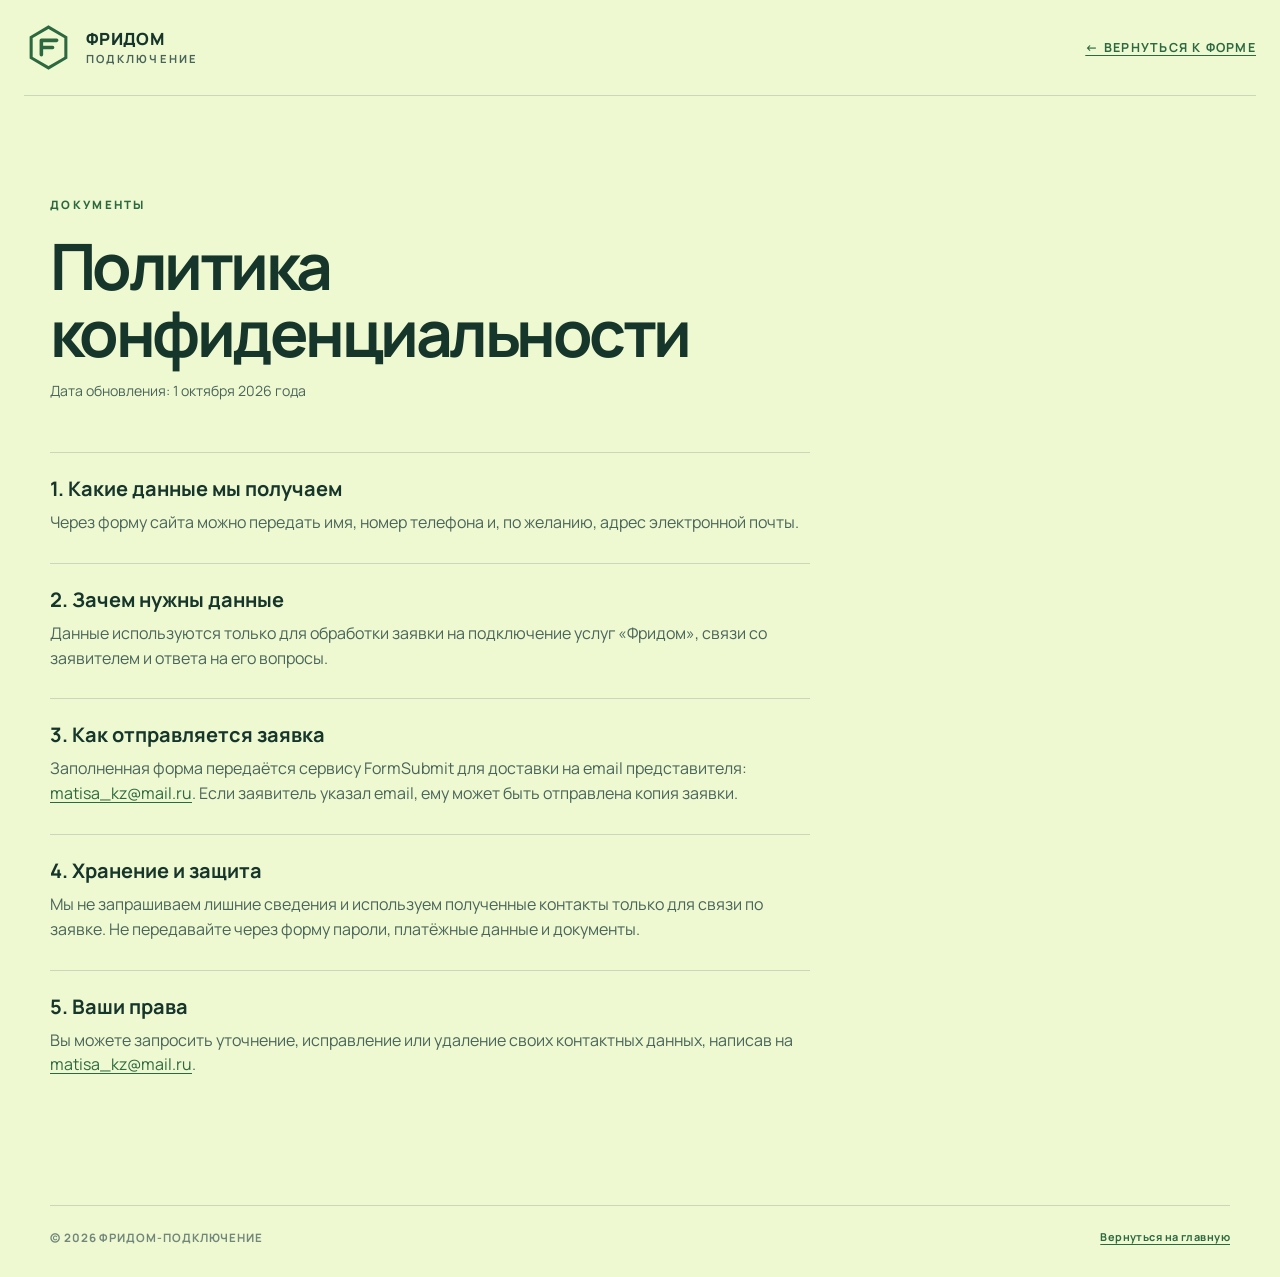
==== privacy.html @ 29467719 "Deploy landing page for Fridom connection requests Static landing page with lead form (formsubmit.co" ====
<!doctype html>
<html lang="ru">
  <head>
    <meta charset="UTF-8" />
    <meta name="viewport" content="width=device-width, initial-scale=1.0" />
    <meta name="description" content="Политика конфиденциальности сайта ФРИДОМ-ПОДКЛЮЧЕНИЕ." />
    <title>Политика конфиденциальности — ФРИДОМ-ПОДКЛЮЧЕНИЕ</title>
    <link rel="icon" type="image/svg+xml" href="favicon.svg" />
    <link rel="preconnect" href="https://fonts.googleapis.com" />
    <link rel="preconnect" href="https://fonts.gstatic.com" crossorigin />
    <link href="https://fonts.googleapis.com/css2?family=Manrope:wght@400;500;600;700;800&display=swap" rel="stylesheet" />
    <link rel="stylesheet" href="styles.css" />
  </head>
  <body>
    <header class="site-header">
      <a class="brand" href="index.html" aria-label="Фридом — на главную">
        <span class="brand-mark" aria-hidden="true">
          <svg viewBox="0 0 48 48" role="img">
            <path d="M24 4 41 14v20L24 44 7 34V14L24 4Z" fill="none" stroke="currentColor" stroke-width="3" />
            <path d="M17 31V17h15M17 24h11" fill="none" stroke="currentColor" stroke-width="3.5" stroke-linecap="round" stroke-linejoin="round" />
          </svg>
        </span>
        <span class="brand-copy"><strong>ФРИДОМ</strong><span>подключение</span></span>
      </a>
      <a class="header-note footer-link" href="index.html">← Вернуться к форме</a>
    </header>

    <main class="legal-main shell">
      <p class="eyebrow">ДОКУМЕНТЫ</p>
      <h1>Политика конфиденциальности</h1>
      <p class="legal-updated">Дата обновления: 1 октября 2026 года</p>

      <div class="legal-copy">
        <section>
          <h2>1. Какие данные мы получаем</h2>
          <p>Через форму сайта можно передать имя, номер телефона и, по желанию, адрес электронной почты.</p>
        </section>
        <section>
          <h2>2. Зачем нужны данные</h2>
          <p>Данные используются только для обработки заявки на подключение услуг «Фридом», связи со заявителем и ответа на его вопросы.</p>
        </section>
        <section>
          <h2>3. Как отправляется заявка</h2>
          <p>Заполненная форма передаётся сервису FormSubmit для доставки на email представителя: <a href="mailto:matisa_kz@mail.ru">matisa_kz@mail.ru</a>. Если заявитель указал email, ему может быть отправлена копия заявки.</p>
        </section>
        <section>
          <h2>4. Хранение и защита</h2>
          <p>Мы не запрашиваем лишние сведения и используем полученные контакты только для связи по заявке. Не передавайте через форму пароли, платёжные данные и документы.</p>
        </section>
        <section>
          <h2>5. Ваши права</h2>
          <p>Вы можете запросить уточнение, исправление или удаление своих контактных данных, написав на <a href="mailto:matisa_kz@mail.ru">matisa_kz@mail.ru</a>.</p>
        </section>
      </div>
    </main>

    <footer class="site-footer shell">
      <span>© 2026 ФРИДОМ-ПОДКЛЮЧЕНИЕ</span>
      <a class="footer-link" href="index.html">Вернуться на главную</a>
    </footer>
  </body>
</html>
---- styles.css ----
:root {
  --ink: #16352b;
  --ink-soft: #49655a;
  --green: #438b4b;
  --green-deep: #2d6940;
  --lime: #d9f48a;
  --lime-pale: #eef8d1;
  --cream: #fbfff2;
  --line: rgba(22, 53, 43, 0.16);
  --shadow: 0 24px 60px rgba(46, 95, 50, 0.14);
}

* { box-sizing: border-box; }

html { scroll-behavior: smooth; }

body {
  margin: 0;
  background: var(--lime-pale);
  color: var(--ink);
  font-family: "Manrope", Arial, sans-serif;
  font-size: 16px;
  line-height: 1.55;
}

a { color: inherit; text-decoration: none; }
button, input { font: inherit; }
button, a { -webkit-tap-highlight-color: transparent; }

.shell { width: min(1180px, calc(100% - 48px)); margin-inline: auto; }

.site-header {
  width: min(1360px, calc(100% - 48px));
  min-height: 96px;
  margin: 0 auto;
  display: flex;
  align-items: center;
  justify-content: space-between;
  gap: 24px;
  border-bottom: 1px solid var(--line);
}

.brand { display: inline-flex; align-items: center; gap: 13px; }
.brand-mark { display: grid; width: 49px; height: 49px; place-items: center; color: var(--green-deep); }
.brand-mark svg { width: 100%; height: 100%; }
.brand-copy { display: grid; line-height: 1.05; letter-spacing: .02em; text-transform: uppercase; }
.brand-copy strong { font-size: 1.05rem; font-weight: 800; }
.brand-copy span { margin-top: 5px; color: var(--ink-soft); font-size: .7rem; font-weight: 700; letter-spacing: .2em; }
.header-note { display: flex; align-items: center; gap: 9px; color: var(--ink-soft); font-size: .78rem; font-weight: 700; text-transform: uppercase; letter-spacing: .1em; }
.status-dot { width: 8px; height: 8px; border-radius: 50%; background: var(--green); box-shadow: 0 0 0 5px rgba(67, 139, 75, .13); }

.hero { display: grid; grid-template-columns: minmax(0, 1fr) minmax(370px, 450px); align-items: center; gap: clamp(56px, 9vw, 136px); padding-top: clamp(66px, 9vw, 120px); padding-bottom: clamp(80px, 10vw, 140px); }
.eyebrow { margin: 0 0 18px; color: var(--green-deep); font-size: .72rem; font-weight: 800; letter-spacing: .2em; text-transform: uppercase; }
h1, h2, h3, p { margin-top: 0; }
h1 { max-width: 670px; margin-bottom: 25px; font-size: clamp(2.35rem, 5vw, 4.65rem); line-height: 1.05; letter-spacing: -.055em; }
h1 span { color: var(--green); }
.hero-lead { max-width: 590px; margin-bottom: 38px; color: var(--ink-soft); font-size: clamp(1.04rem, 1.8vw, 1.22rem); line-height: 1.6; }
.hero-points { display: grid; gap: 15px; max-width: 500px; }
.point { display: flex; align-items: center; gap: 15px; padding-top: 14px; border-top: 1px solid var(--line); color: var(--ink-soft); font-size: .94rem; }
.point-number { color: var(--green); font-size: .73rem; font-weight: 800; letter-spacing: .09em; }

.form-card { padding: clamp(28px, 4vw, 42px); border: 1px solid rgba(22, 53, 43, .14); border-radius: 30px; background: var(--cream); box-shadow: var(--shadow); }
.form-card-top { display: flex; align-items: flex-start; justify-content: space-between; gap: 20px; }
.card-kicker { margin-bottom: 10px; color: var(--green); font-size: .7rem; font-weight: 800; letter-spacing: .16em; }
.form-card h2 { margin-bottom: 0; font-size: clamp(1.45rem, 2.5vw, 1.85rem); line-height: 1.2; letter-spacing: -.035em; }
.form-icon { display: grid; width: 40px; height: 40px; flex: 0 0 40px; place-items: center; border-radius: 50%; background: var(--lime); color: var(--green-deep); font-size: 1.25rem; font-weight: 800; }
.form-intro { margin: 19px 0 27px; color: var(--ink-soft); font-size: .92rem; line-height: 1.55; }
.field { display: block; margin-bottom: 18px; }
.field > span { display: block; margin-bottom: 8px; font-size: .82rem; font-weight: 800; }
.field input { width: 100%; min-height: 58px; padding: 0 17px; border: 1px solid var(--line); border-radius: 14px; outline: none; background: #fff; color: var(--ink); transition: border-color .2s, box-shadow .2s; }
.field input::placeholder { color: #9aada3; }
.field input:focus { border-color: var(--green); box-shadow: 0 0 0 4px rgba(67, 139, 75, .12); }
.field input[aria-invalid="true"] { border-color: #c4554a; }
.field em { color: #71877b; font-size: .72rem; font-style: normal; font-weight: 500; }
.field-error { display: block; min-height: 1.15em; margin-top: 5px; color: #b24036; font-size: .76rem; }
.honeypot { position: absolute; left: -10000px; width: 1px; height: 1px; opacity: 0; }
.consent-field { display: flex; align-items: flex-start; gap: 10px; margin: 2px 0 0; color: var(--ink-soft); font-size: .75rem; line-height: 1.45; }
.consent-field input { width: 17px; height: 17px; flex: 0 0 17px; margin: 1px 0 0; accent-color: var(--green); }
.consent-field input[aria-invalid="true"] { outline: 2px solid #c4554a; outline-offset: 2px; }
.consent-field a, .footer-link { color: var(--green-deep); text-decoration: underline; text-underline-offset: 3px; }
.consent-error { margin: 5px 0 10px 27px; }
.submit-button, .outline-button { display: inline-flex; align-items: center; justify-content: space-between; gap: 15px; min-height: 58px; border-radius: 14px; font-size: .76rem; font-weight: 800; letter-spacing: .1em; text-transform: uppercase; transition: transform .2s, box-shadow .2s, background .2s; }
.submit-button { width: 100%; padding: 0 19px; border: 0; cursor: pointer; background: var(--green); color: white; box-shadow: 0 12px 22px rgba(67, 139, 75, .2); }
.submit-button:hover, .submit-button:focus-visible { background: var(--green-deep); box-shadow: 0 16px 28px rgba(67, 139, 75, .25); transform: translateY(-2px); }
.submit-button:focus-visible, .outline-button:focus-visible, .brand:focus-visible { outline: 3px solid rgba(45, 105, 64, .35); outline-offset: 4px; }
.button-arrow { font-size: 1.2rem; letter-spacing: 0; }
.privacy-note { margin: 16px 4px 0; color: #71877b; font-size: .73rem; line-height: 1.5; }
.form-status { min-height: 1.2em; margin: 9px 4px 0; color: #b24036; font-size: .78rem; }

.details { padding-bottom: clamp(80px, 10vw, 140px); }
.section-heading { display: flex; align-items: end; justify-content: space-between; gap: 40px; padding-bottom: 30px; border-bottom: 1px solid var(--line); }
.section-heading h2 { max-width: 620px; margin: 0; font-size: clamp(1.8rem, 3.4vw, 3rem); line-height: 1.1; letter-spacing: -.045em; }
.details-grid { display: grid; grid-template-columns: repeat(3, 1fr); gap: 17px; padding-top: 17px; }
.detail-card { min-height: 285px; padding: 27px 25px; border-radius: 22px; }
.problem-card { background: rgba(255,255,255,.42); border: 1px solid rgba(22, 53, 43, .11); }
.solution-card { background: var(--green); color: white; }
.detail-label { display: block; margin-bottom: 65px; color: var(--green); font-size: .68rem; font-weight: 800; letter-spacing: .16em; }
.solution-card .detail-label { color: var(--lime); }
.detail-card h3 { max-width: 290px; margin-bottom: 12px; font-size: 1.18rem; line-height: 1.2; letter-spacing: -.03em; }
.detail-card p { max-width: 315px; margin: 0; color: var(--ink-soft); font-size: .88rem; }
.solution-card p { color: rgba(255,255,255,.82); }

.final-cta { display: flex; align-items: center; justify-content: space-between; gap: 30px; padding: 42px 0 50px; border-top: 1px solid var(--line); }
.final-cta h2 { max-width: 690px; margin: 0; font-size: clamp(1.65rem, 3vw, 2.6rem); line-height: 1.13; letter-spacing: -.045em; }
.outline-button { flex: 0 0 auto; padding: 0 20px; border: 1px solid var(--green); color: var(--green-deep); }
.outline-button:hover, .outline-button:focus-visible { background: var(--lime); transform: translateY(-2px); }
.outline-button span { font-size: 1.15rem; letter-spacing: 0; }
.site-footer { display: flex; justify-content: space-between; gap: 20px; padding-top: 23px; padding-bottom: 30px; border-top: 1px solid var(--line); color: #70877a; font-size: .72rem; font-weight: 700; letter-spacing: .08em; text-transform: uppercase; }
.site-footer .footer-link { font-size: .68rem; letter-spacing: .04em; text-transform: none; }

.success-page { min-height: 100vh; display: flex; flex-direction: column; }
.success-page .success-main { flex: 1; width: min(760px, calc(100% - 48px)); display: flex; flex-direction: column; align-items: center; justify-content: center; text-align: center; padding-top: 70px; padding-bottom: 90px; }
.success-orbit { display: grid; width: 94px; height: 94px; margin-bottom: 30px; place-items: center; border: 1px solid var(--green); border-radius: 50%; color: var(--green-deep); }
.success-orbit span { display: grid; width: 62px; height: 62px; place-items: center; border-radius: 50%; background: var(--lime); font-size: 2rem; font-weight: 600; }
.success-main h1 { max-width: 760px; margin-bottom: 24px; }
.success-copy { max-width: 550px; margin-bottom: 34px; color: var(--ink-soft); font-size: 1.05rem; }
.success-button { width: auto; min-width: 270px; }

.legal-main { padding-top: clamp(55px, 8vw, 100px); padding-bottom: clamp(70px, 10vw, 130px); }
.legal-main h1 { max-width: 800px; margin-bottom: 14px; }
.legal-updated { margin-bottom: 50px; color: var(--ink-soft); font-size: .88rem; }
.legal-copy { max-width: 760px; display: grid; gap: 28px; }
.legal-copy section { padding-top: 24px; border-top: 1px solid var(--line); }
.legal-copy h2 { margin-bottom: 9px; font-size: 1.25rem; line-height: 1.2; }
.legal-copy p { margin-bottom: 0; color: var(--ink-soft); }
.legal-copy a { color: var(--green-deep); text-decoration: underline; text-underline-offset: 3px; }

@media (max-width: 820px) {
  .hero { grid-template-columns: 1fr; gap: 50px; padding-top: 58px; }
  .hero-copy { max-width: 680px; }
  .form-card { max-width: 560px; }
  .section-heading { display: block; }
  .section-heading .eyebrow { margin-bottom: 15px; }
  .details-grid { grid-template-columns: 1fr; }
  .detail-card { min-height: auto; }
  .detail-label { margin-bottom: 42px; }
  .final-cta { align-items: flex-start; flex-direction: column; }
}

@media (max-width: 560px) {
  .shell, .site-header { width: min(100% - 32px, 1180px); }
  .site-header { min-height: 78px; }
  .brand-mark { width: 42px; height: 42px; }
  .brand-copy strong { font-size: .9rem; }
  .brand-copy span { font-size: .58rem; }
  .header-note { font-size: .62rem; letter-spacing: .06em; }
  .status-dot { width: 6px; height: 6px; }
  h1 { font-size: clamp(2.3rem, 12vw, 3.7rem); }
  .hero { padding-top: 46px; padding-bottom: 78px; }
  .form-card { padding: 23px 19px; border-radius: 23px; }
  .final-cta { padding-top: 30px; }
  .outline-button { width: 100%; }
  .site-footer { display: grid; gap: 8px; font-size: .65rem; }
  .success-page .success-main { width: min(100% - 32px, 760px); padding-top: 45px; padding-bottom: 65px; }
  .success-main h1 { font-size: clamp(2.25rem, 11vw, 3.5rem); }
  .success-copy { font-size: .98rem; }
  .success-button { min-width: 0; }
}

@media (prefers-reduced-motion: reduce) {
  html { scroll-behavior: auto; }
  *, *::before, *::after { transition-duration: .01ms !important; animation-duration: .01ms !important; }
}
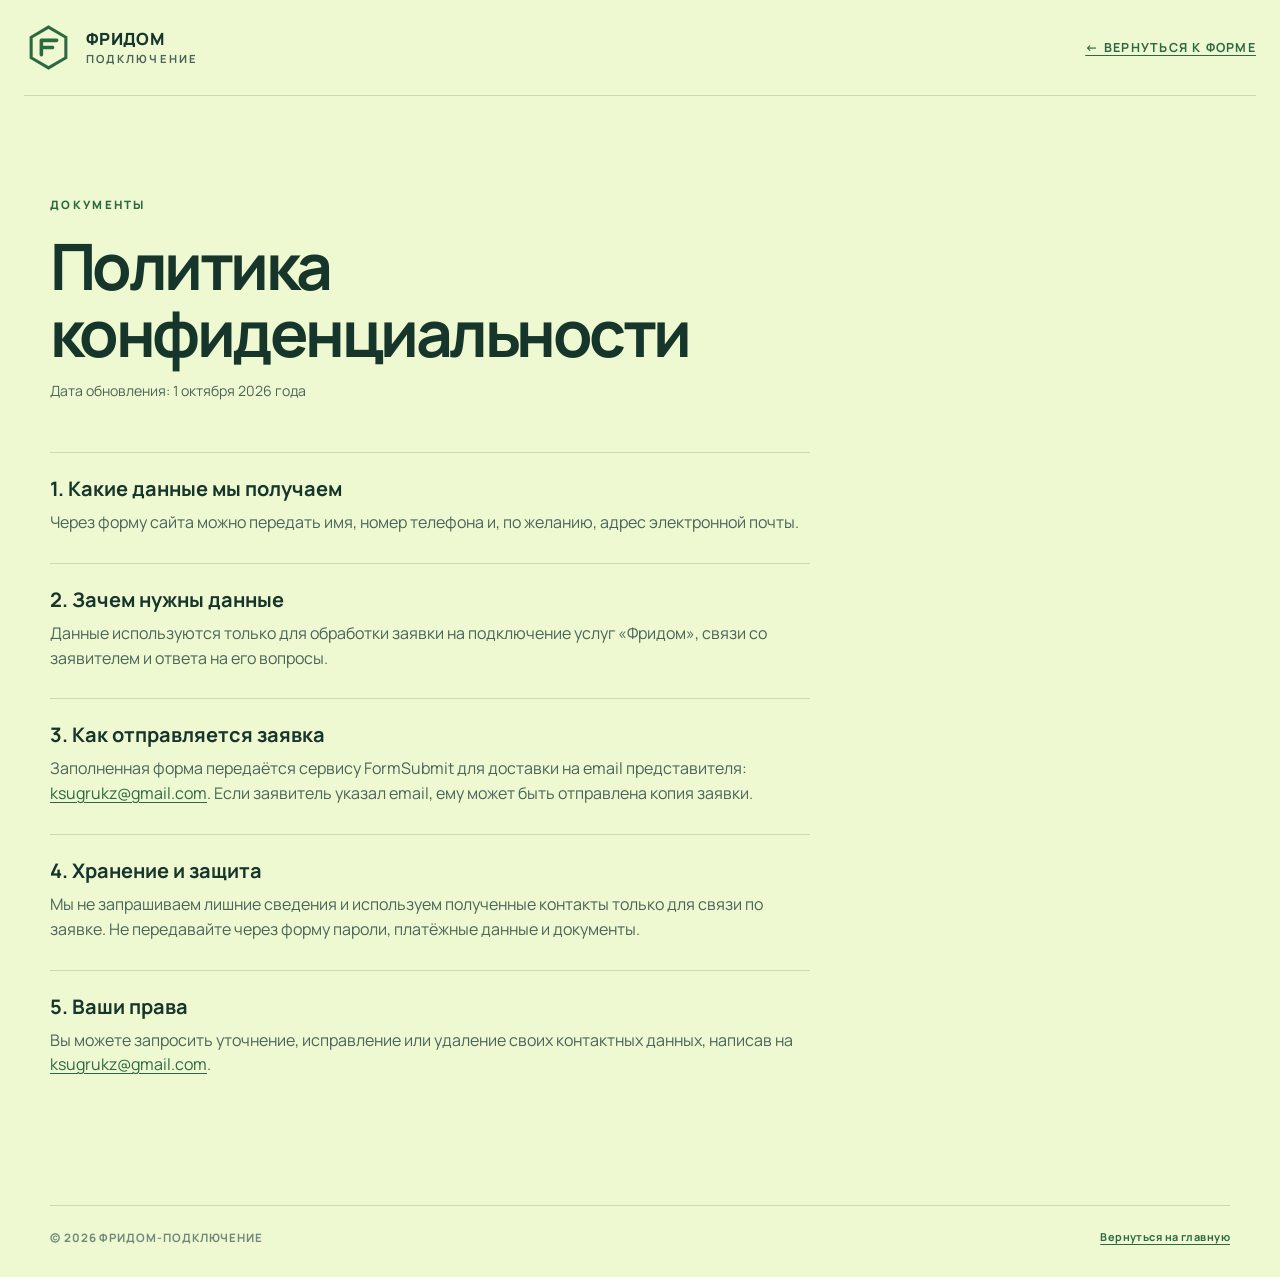
==== commit 1cb694b4: "Update lead notification email" ====
--- a/privacy.html
+++ b/privacy.html
@@ -41,7 +41,7 @@
         </section>
         <section>
           <h2>3. Как отправляется заявка</h2>
-          <p>Заполненная форма передаётся сервису FormSubmit для доставки на email представителя: <a href="mailto:matisa_kz@mail.ru">matisa_kz@mail.ru</a>. Если заявитель указал email, ему может быть отправлена копия заявки.</p>
+          <p>Заполненная форма передаётся сервису FormSubmit для доставки на email представителя: <a href="mailto:ksugrukz@gmail.com">ksugrukz@gmail.com</a>. Если заявитель указал email, ему может быть отправлена копия заявки.</p>
         </section>
         <section>
           <h2>4. Хранение и защита</h2>
@@ -49,7 +49,7 @@
         </section>
         <section>
           <h2>5. Ваши права</h2>
-          <p>Вы можете запросить уточнение, исправление или удаление своих контактных данных, написав на <a href="mailto:matisa_kz@mail.ru">matisa_kz@mail.ru</a>.</p>
+          <p>Вы можете запросить уточнение, исправление или удаление своих контактных данных, написав на <a href="mailto:ksugrukz@gmail.com">ksugrukz@gmail.com</a>.</p>
         </section>
       </div>
     </main>
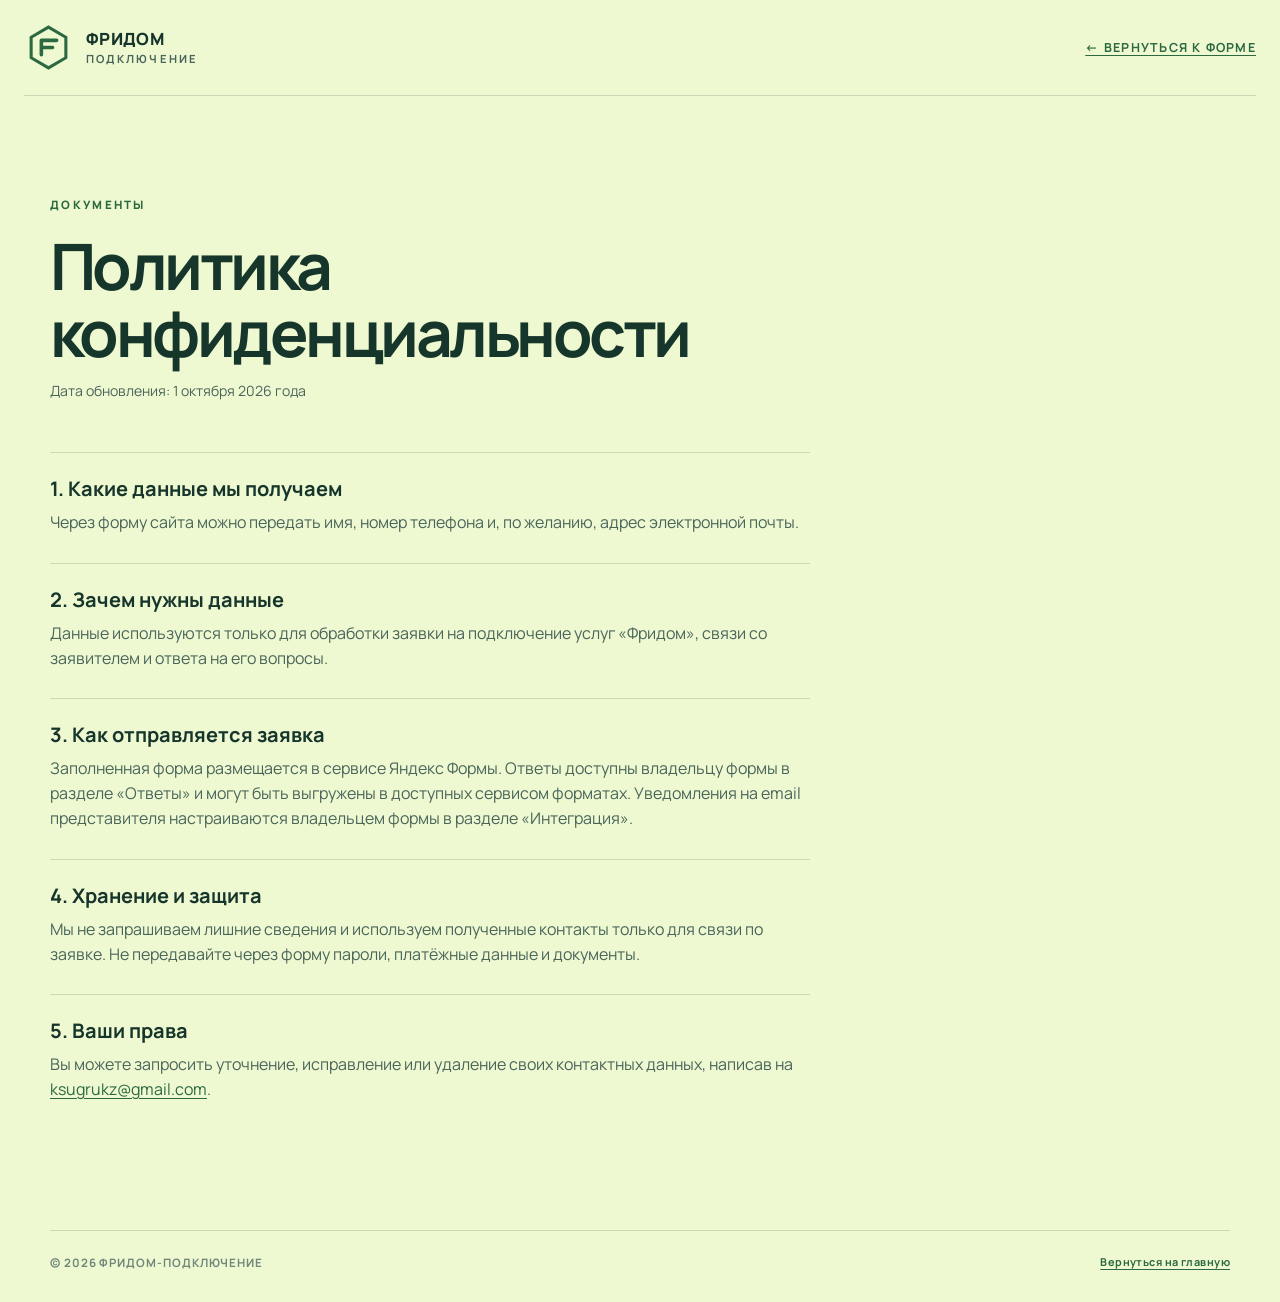
==== commit 231a4de7: "Embed Yandex lead form" ====
--- a/privacy.html
+++ b/privacy.html
@@ -41,7 +41,7 @@
         </section>
         <section>
           <h2>3. Как отправляется заявка</h2>
-          <p>Заполненная форма передаётся сервису FormSubmit для доставки на email представителя: <a href="mailto:ksugrukz@gmail.com">ksugrukz@gmail.com</a>. Если заявитель указал email, ему может быть отправлена копия заявки.</p>
+          <p>Заполненная форма размещается в сервисе Яндекс Формы. Ответы доступны владельцу формы в разделе «Ответы» и могут быть выгружены в доступных сервисом форматах. Уведомления на email представителя настраиваются владельцем формы в разделе «Интеграция».</p>
         </section>
         <section>
           <h2>4. Хранение и защита</h2>
--- a/styles.css
+++ b/styles.css
@@ -65,6 +65,8 @@
 .form-card h2 { margin-bottom: 0; font-size: clamp(1.45rem, 2.5vw, 1.85rem); line-height: 1.2; letter-spacing: -.035em; }
 .form-icon { display: grid; width: 40px; height: 40px; flex: 0 0 40px; place-items: center; border-radius: 50%; background: var(--lime); color: var(--green-deep); font-size: 1.25rem; font-weight: 800; }
 .form-intro { margin: 19px 0 27px; color: var(--ink-soft); font-size: .92rem; line-height: 1.55; }
+.yandex-form-shell { margin-top: 12px; overflow: hidden; border-radius: 16px; background: #fff; }
+.yandex-form-embed { display: block; width: 100%; height: 780px; min-height: 780px; border: 0; background: #fff; }
 .field { display: block; margin-bottom: 18px; }
 .field > span { display: block; margin-bottom: 8px; font-size: .82rem; font-weight: 800; }
 .field input { width: 100%; min-height: 58px; padding: 0 17px; border: 1px solid var(--line); border-radius: 14px; outline: none; background: #fff; color: var(--ink); transition: border-color .2s, box-shadow .2s; }
@@ -148,6 +150,7 @@
   h1 { font-size: clamp(2.3rem, 12vw, 3.7rem); }
   .hero { padding-top: 46px; padding-bottom: 78px; }
   .form-card { padding: 23px 19px; border-radius: 23px; }
+  .yandex-form-embed { height: 860px; min-height: 860px; }
   .final-cta { padding-top: 30px; }
   .outline-button { width: 100%; }
   .site-footer { display: grid; gap: 8px; font-size: .65rem; }
